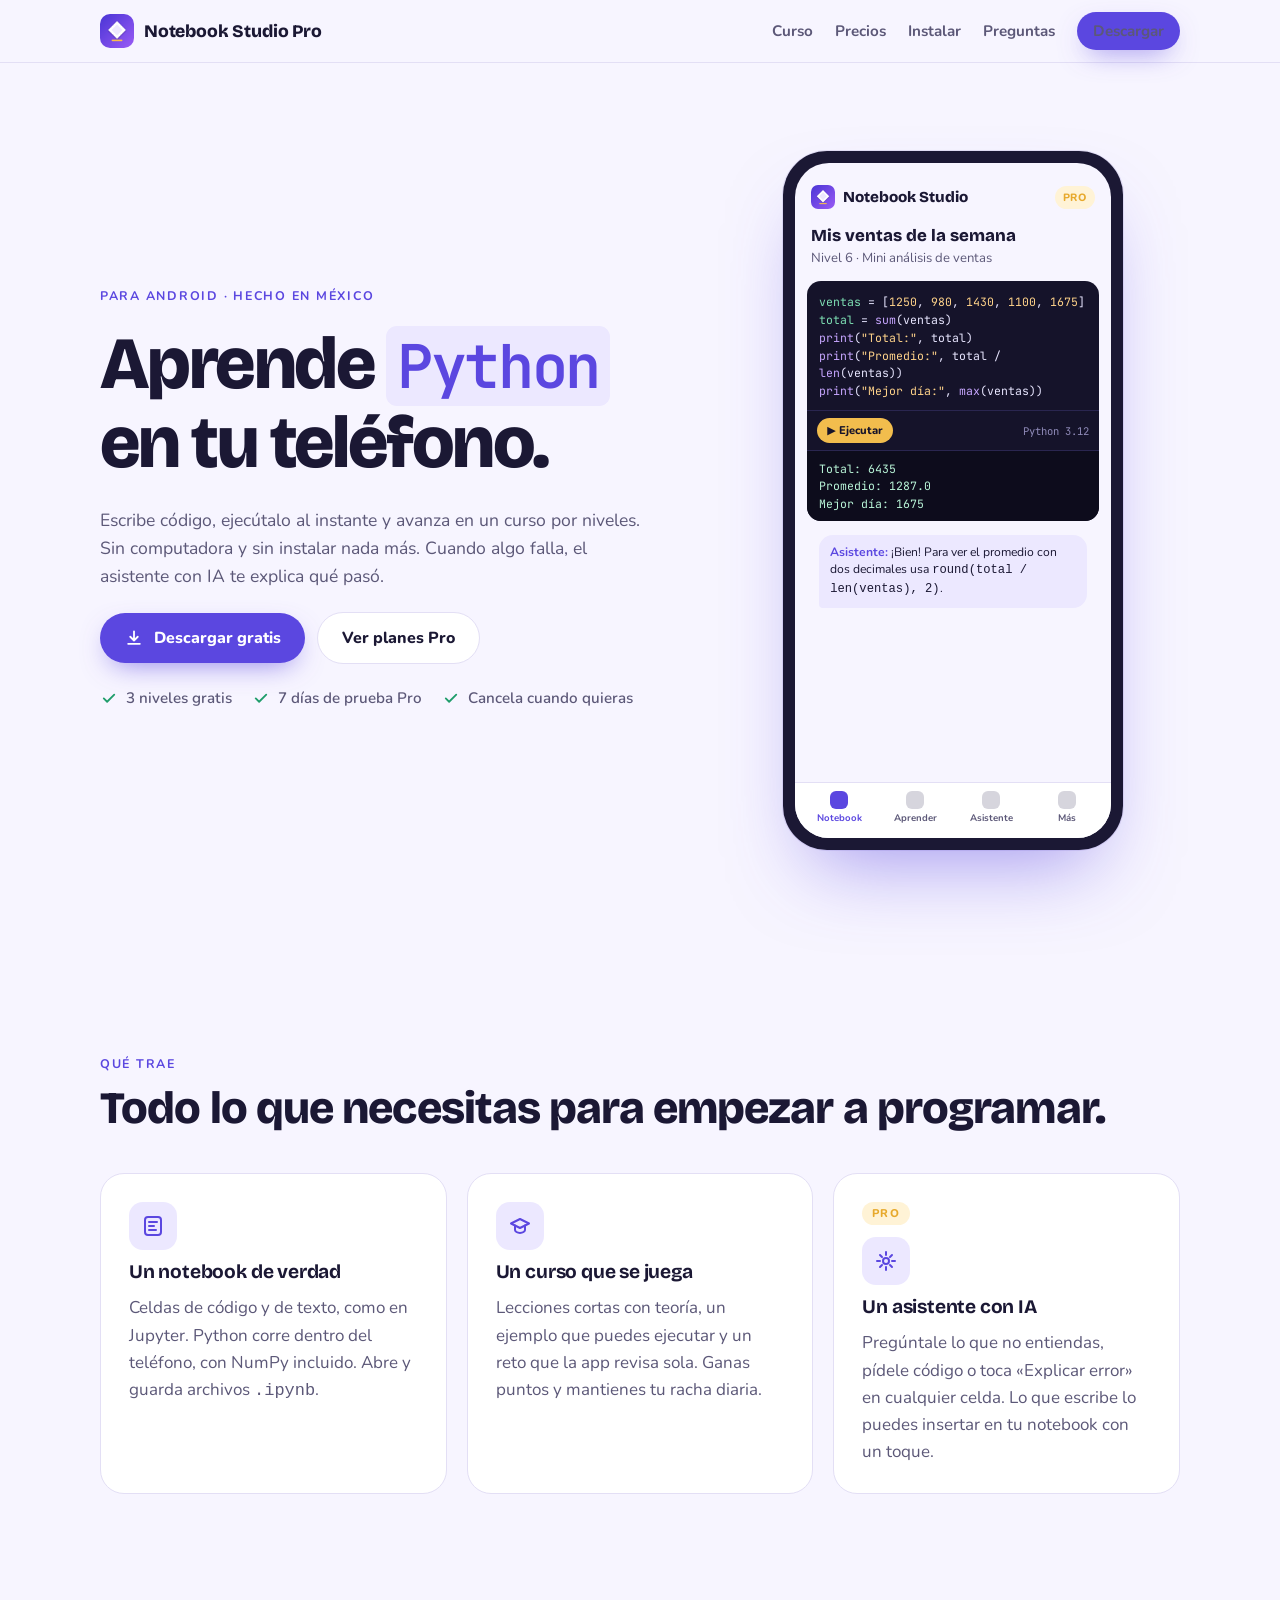
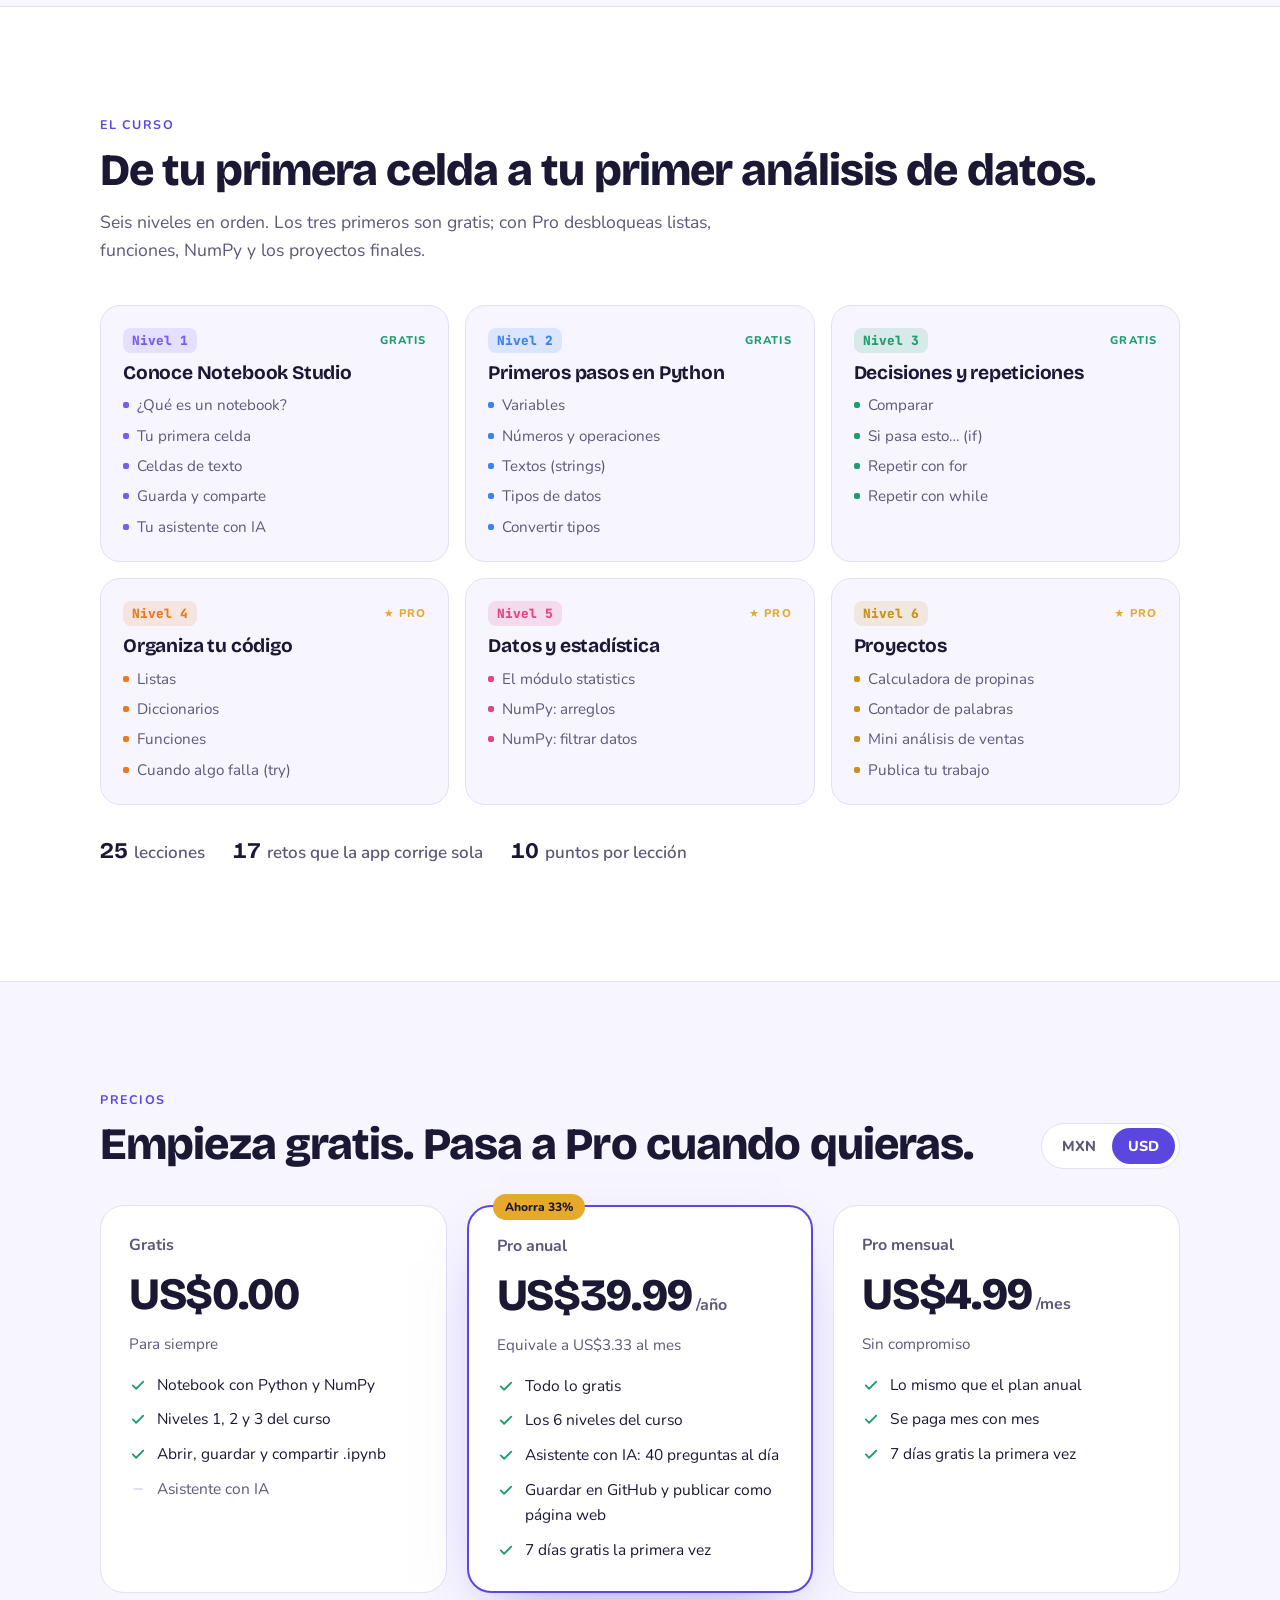
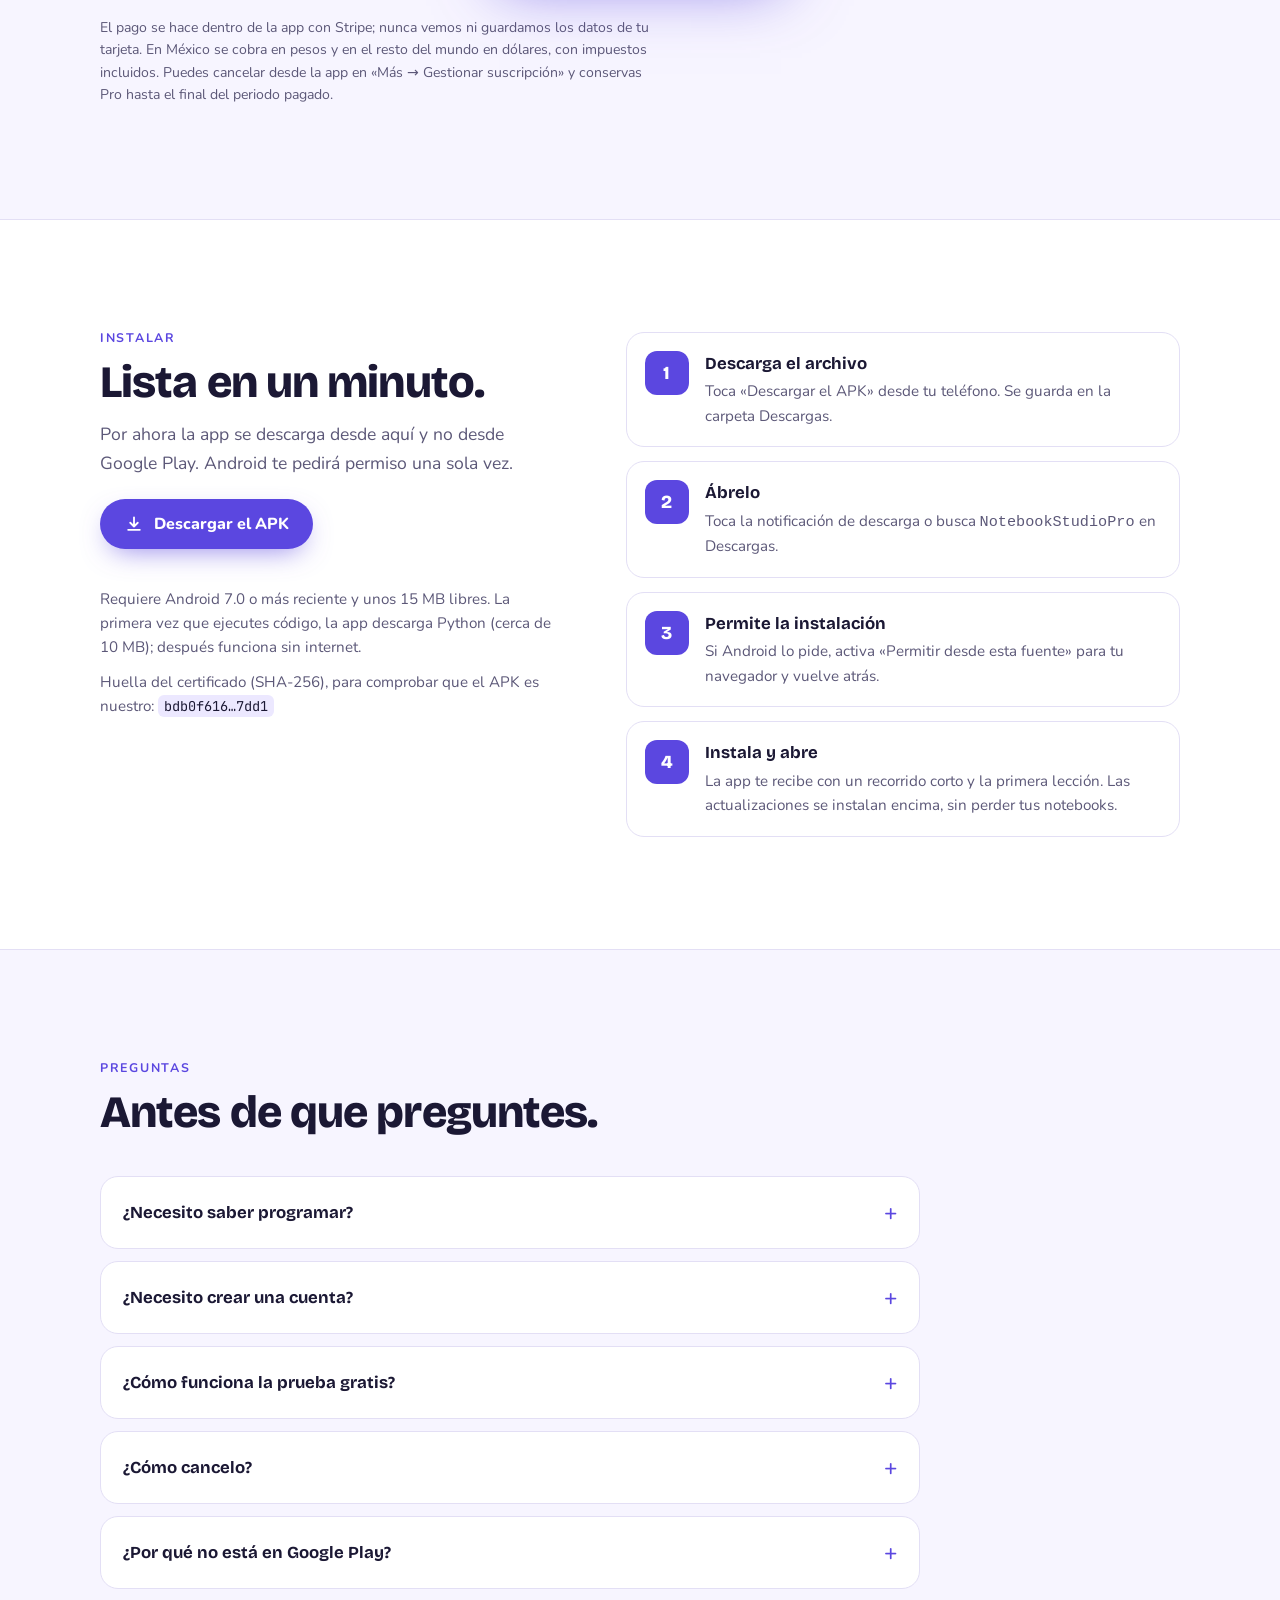
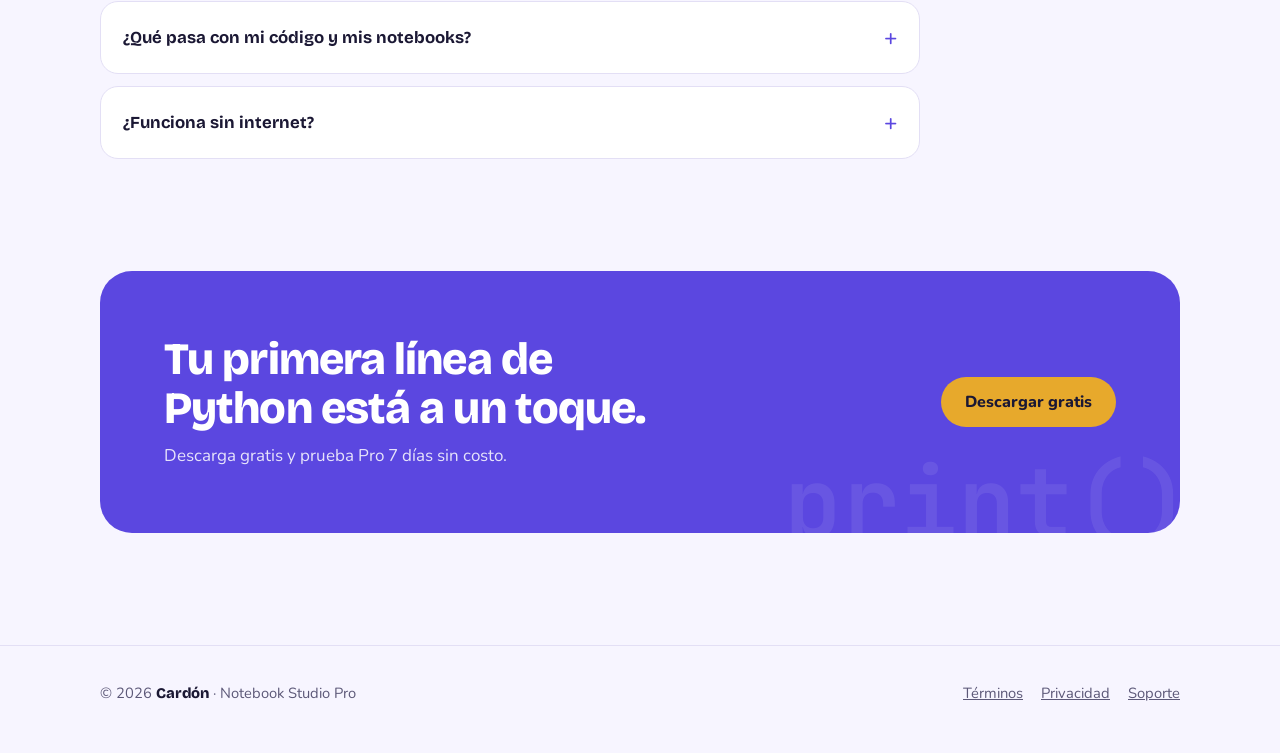
==== index.html @ 598c142c "Página de Notebook Studio Pro" ====
<!doctype html>
<html lang="es">
<head>
<meta charset="utf-8">
<meta name="viewport" content="width=device-width, initial-scale=1, viewport-fit=cover">
<title>Notebook Studio Pro</title>
<meta name="description" content="Aprende Python en tu teléfono: notebook, curso por niveles y asistente con IA. Una app de Cardón.">
<meta name="theme-color" content="#5b47e0">
<meta property="og:title" content="Notebook Studio Pro">
<meta property="og:description" content="Aprende Python en tu teléfono, sin computadora. Curso por niveles y asistente con IA.">
<meta property="og:image" content="icono.png">
<link rel="icon" href="favicon.png">
<link rel="preconnect" href="https://fonts.googleapis.com">
<link rel="preconnect" href="https://fonts.gstatic.com" crossorigin>
<link rel="stylesheet" href="https://fonts.googleapis.com/css2?family=Bricolage+Grotesque:opsz,wght@12..96,500;12..96,700;12..96,800&family=Nunito:wght@400;600;700&family=JetBrains+Mono:wght@400;600&display=swap">
<style>
/* Maqueta: una portada con un teléfono que ejecuta Python de verdad; debajo, el curso como mapa de niveles,
   precios con selector MXN/USD, instalación en 4 pasos y preguntas. Morado de la app con toques dorados. */
:root {
  --bg: #f7f5ff;
  --surface: #ffffff;
  --ink: #1b1834;
  --muted: #5c5878;
  --line: #e3dff5;
  --brand: #5b47e0;
  --brand-2: #8a5cf6;
  --brand-soft: #ece8ff;
  --gold: #e7a92c;
  --gold-soft: #fff3d6;
  --ok: #1f9d6b;
  --code-bg: #15132a;
  --code-ink: #e8e6ff;
  --code-muted: #8f8ab8;
  --on-brand: #ffffff;
  --display: "Bricolage Grotesque", "Nunito", system-ui, sans-serif;
  --body: "Nunito", system-ui, -apple-system, "Segoe UI", sans-serif;
  --mono: "JetBrains Mono", ui-monospace, "Cascadia Mono", Consolas, monospace;
  color-scheme: light;
}
@media (prefers-color-scheme: dark) {
  :root:not([data-theme="light"]) {
    --bg: #110f22; --surface: #1b1832; --ink: #f1efff; --muted: #a9a4c9; --line: #2e2a4d;
    --brand: #8c7bff; --brand-2: #a98bff; --brand-soft: #262150; --gold: #f2bd4d; --gold-soft: #2f2716;
    --ok: #45c992; --code-bg: #0a0918; --code-ink: #e8e6ff; --code-muted: #8f8ab8; --on-brand: #120f26;
    color-scheme: dark;
  }
}
:root[data-theme="dark"] {
  --bg: #110f22; --surface: #1b1832; --ink: #f1efff; --muted: #a9a4c9; --line: #2e2a4d;
  --brand: #8c7bff; --brand-2: #a98bff; --brand-soft: #262150; --gold: #f2bd4d; --gold-soft: #2f2716;
  --ok: #45c992; --code-bg: #0a0918; --code-ink: #e8e6ff; --code-muted: #8f8ab8; --on-brand: #120f26;
  color-scheme: dark;
}

* { box-sizing: border-box; }
html { scroll-behavior: smooth; }
@media (prefers-reduced-motion: reduce) { html { scroll-behavior: auto; } *, *::before, *::after { animation: none !important; transition: none !important; } }
body { margin: 0; background: var(--bg); color: var(--ink); font: 17px/1.6 var(--body); -webkit-font-smoothing: antialiased; }
img { max-width: 100%; display: block; }
a { color: var(--brand); }
:focus-visible { outline: 3px solid var(--gold); outline-offset: 3px; border-radius: 6px; }
h1, h2, h3 { font-family: var(--display); line-height: 1.08; letter-spacing: -0.02em; text-wrap: balance; margin: 0; }
h2 { font-size: clamp(1.9rem, 4.2vw, 2.8rem); font-weight: 800; }
h3 { font-size: 1.2rem; font-weight: 700; letter-spacing: -0.01em; }
p { margin: 0; }
.wrap { max-width: 1120px; margin: 0 auto; padding-left: max(20px, env(safe-area-inset-left, 0px)); padding-right: max(20px, env(safe-area-inset-right, 0px)); }
.eyebrow { font: 700 0.78rem/1 var(--body); text-transform: uppercase; letter-spacing: 0.14em; color: var(--brand); }
.lead { color: var(--muted); font-size: 1.1rem; max-width: 58ch; }
section { padding-block: clamp(64px, 9vw, 112px); }
.sec-head { display: grid; gap: 14px; margin-bottom: 40px; }

/* barra */
body::before { content: ""; position: fixed; inset: 0 0 auto; height: env(safe-area-inset-top, 0px); z-index: 10; background: var(--bg); }
.nav { position: sticky; top: env(safe-area-inset-top, 0px); z-index: 5; background: color-mix(in srgb, var(--bg) 86%, transparent); backdrop-filter: blur(12px); border-bottom: 1px solid var(--line); }
.nav .wrap { display: flex; align-items: center; justify-content: space-between; gap: 16px; padding-block: 12px; }
.brand { display: flex; align-items: center; gap: 10px; font: 800 1.1rem var(--display); color: var(--ink); text-decoration: none; letter-spacing: -0.01em; }
.brand img { width: 34px; height: 34px; border-radius: 10px; }
.nav-links { display: flex; gap: 22px; align-items: center; }
.nav-links a { color: var(--muted); text-decoration: none; font-weight: 700; font-size: 0.95rem; }
.nav-links a:hover { color: var(--ink); }
@media (max-width: 760px) { .nav-links a:not(.btn) { display: none; } }

.btn { display: inline-flex; align-items: center; justify-content: center; gap: 10px; border: 0; border-radius: 999px; padding: 14px 24px; font: 800 1rem var(--body); text-decoration: none; cursor: pointer; transition: transform .15s ease, box-shadow .15s ease; }
.btn:hover { transform: translateY(-1px); }
.btn-primary { background: var(--brand); color: var(--on-brand); box-shadow: 0 10px 28px -10px color-mix(in srgb, var(--brand) 70%, transparent); }
.btn-ghost { background: var(--surface); color: var(--ink); border: 1px solid var(--line); }
.btn-sm { padding: 9px 16px; font-size: 0.9rem; }
.btn svg { width: 20px; height: 20px; flex: none; }

/* portada */
.hero { padding-block: clamp(40px, 7vw, 88px) clamp(56px, 8vw, 96px); }
.hero .wrap { display: grid; grid-template-columns: 1.1fr 0.9fr; gap: clamp(32px, 6vw, 72px); align-items: center; }
@media (max-width: 860px) { .hero .wrap { grid-template-columns: 1fr; } }
.hero-copy { display: grid; gap: 22px; min-width: 0; }
.hero h1 { font-size: clamp(2.6rem, 6.6vw, 4.6rem); font-weight: 800; letter-spacing: -0.035em; }
.hero h1 .py { font-family: var(--mono); font-weight: 600; font-size: 0.82em; letter-spacing: -0.04em; color: var(--brand); background: var(--brand-soft); padding: 0 0.18em; border-radius: 0.18em; white-space: nowrap; }
.cta-row { display: flex; flex-wrap: wrap; gap: 12px; align-items: center; }
.hero-facts { display: flex; flex-wrap: wrap; gap: 8px 20px; color: var(--muted); font-size: 0.95rem; font-weight: 600; }
.hero-facts span { display: inline-flex; gap: 8px; align-items: center; }
.hero-facts svg { width: 18px; height: 18px; color: var(--ok); }

/* teléfono */
.phone { justify-self: center; width: min(340px, 100%); aspect-ratio: 9 / 18.5; max-width: 100%; background: var(--ink); border-radius: 44px; padding: 12px; box-shadow: 0 40px 80px -30px color-mix(in srgb, var(--brand) 55%, transparent), 0 0 0 1px var(--line); position: relative; }
.screen { height: 100%; border-radius: 34px; overflow: hidden; background: var(--bg); display: flex; flex-direction: column; }
.app-bar { display: flex; align-items: center; justify-content: space-between; padding: 22px 16px 10px; }
.app-bar b { font: 800 0.95rem var(--display); display: flex; gap: 8px; align-items: center; }
.app-bar img { width: 24px; height: 24px; border-radius: 7px; }
.pill-pro { font: 800 0.66rem var(--body); letter-spacing: .08em; text-transform: uppercase; background: var(--gold-soft); color: var(--gold); padding: 4px 8px; border-radius: 999px; }
.cells { display: grid; gap: 10px; padding: 4px 12px; flex: 1; align-content: start; }
.md-cell { font-size: 0.82rem; color: var(--muted); padding: 2px 4px; }
.md-cell strong { display: block; font: 800 1.05rem var(--display); color: var(--ink); margin-bottom: 2px; }
.code-cell { background: var(--code-bg); border-radius: 14px; overflow: hidden; }
.code-cell pre { margin: 0; padding: 12px 12px 10px; font: 0.72rem/1.55 var(--mono); color: var(--code-ink); white-space: pre-wrap; }
.code-cell .k { color: #c7a6ff; } .code-cell .s { color: #ffd38a; } .code-cell .n { color: #7ee0b4; } .code-cell .c { color: var(--code-muted); }
.code-cell .run { display: flex; align-items: center; justify-content: space-between; padding: 7px 10px; border-top: 1px solid #2a2650; }
.code-cell .run button { all: unset; cursor: pointer; display: inline-flex; gap: 6px; align-items: center; font: 800 0.7rem var(--body); color: #15132a; background: #f2bd4d; padding: 5px 10px; border-radius: 999px; }
.code-cell .run button:focus-visible { outline: 2px solid #fff; outline-offset: 2px; }
.code-cell .run small { font: 0.66rem var(--mono); color: var(--code-muted); }
.out { font: 0.72rem/1.5 var(--mono); color: #b9f5d8; background: #0d0c1c; padding: 9px 12px; white-space: pre-wrap; border-top: 1px solid #2a2650; min-height: 3.1em; }
.out.typing::after { content: "▍"; animation: blink 1s steps(1) infinite; color: var(--code-muted); }
@keyframes blink { 50% { opacity: 0; } }
.ai-bubble { margin: 4px 12px 0; background: var(--brand-soft); color: var(--ink); border-radius: 14px 14px 14px 4px; padding: 9px 11px; font-size: 0.76rem; line-height: 1.45; }
.ai-bubble b { color: var(--brand); }
.tabs { display: grid; grid-template-columns: repeat(4, 1fr); border-top: 1px solid var(--line); padding: 8px 6px 14px; background: var(--surface); }
.tabs span { display: grid; justify-items: center; gap: 2px; font: 700 0.6rem var(--body); color: var(--muted); }
.tabs span.on { color: var(--brand); }
.tabs i { width: 18px; height: 18px; border-radius: 6px; background: currentColor; opacity: .25; }
.tabs span.on i { opacity: 1; }

/* qué trae */
.trio { display: grid; grid-template-columns: repeat(3, 1fr); gap: 20px; }
@media (max-width: 860px) { .trio { grid-template-columns: 1fr; } }
.feat { background: var(--surface); border: 1px solid var(--line); border-radius: 24px; padding: 28px; display: grid; gap: 12px; align-content: start; }
.feat .ic { width: 48px; height: 48px; border-radius: 14px; display: grid; place-items: center; background: var(--brand-soft); color: var(--brand); }
.feat .ic svg { width: 24px; height: 24px; }
.feat p { color: var(--muted); }
.feat .tag { justify-self: start; font: 800 0.7rem var(--body); letter-spacing: .1em; text-transform: uppercase; padding: 4px 10px; border-radius: 999px; background: var(--gold-soft); color: var(--gold); }

/* curso */
.course { background: var(--surface); border-block: 1px solid var(--line); }
.levels { display: grid; grid-template-columns: repeat(3, 1fr); gap: 16px; counter-reset: lvl; }
@media (max-width: 960px) { .levels { grid-template-columns: repeat(2, 1fr); } }
@media (max-width: 600px) { .levels { grid-template-columns: 1fr; } }
.level { border: 1px solid var(--line); border-radius: 20px; padding: 22px; display: grid; gap: 10px; align-content: start; background: var(--bg); position: relative; }
.level-top { display: flex; align-items: center; justify-content: space-between; gap: 10px; }
.level-n { font: 800 0.8rem var(--mono); color: var(--lvl); background: color-mix(in srgb, var(--lvl) 14%, transparent); padding: 4px 9px; border-radius: 8px; }
.level .free { font: 800 0.7rem var(--body); text-transform: uppercase; letter-spacing: .1em; color: var(--ok); }
.level .pro { font: 800 0.7rem var(--body); text-transform: uppercase; letter-spacing: .1em; color: var(--gold); display: inline-flex; gap: 4px; align-items: center; }
.level ul { list-style: none; margin: 0; padding: 0; display: grid; gap: 6px; color: var(--muted); font-size: 0.95rem; }
.level li { display: flex; gap: 8px; align-items: baseline; }
.level li::before { content: ""; width: 6px; height: 6px; flex: none; border-radius: 2px; background: var(--lvl); transform: translateY(-2px); }
.course-note { margin-top: 28px; display: flex; flex-wrap: wrap; gap: 10px 28px; color: var(--muted); font-weight: 600; }
.course-note b { color: var(--ink); font-family: var(--display); font-size: 1.4rem; margin-right: 6px; font-variant-numeric: tabular-nums; }

/* precios */
.prices-head { display: flex; flex-wrap: wrap; align-items: end; justify-content: space-between; gap: 20px; margin-bottom: 36px; }
.seg { display: inline-flex; background: var(--surface); border: 1px solid var(--line); border-radius: 999px; padding: 4px; }
.seg button { border: 0; background: none; color: var(--muted); font: 800 0.9rem var(--body); padding: 8px 16px; border-radius: 999px; cursor: pointer; }
.seg button[aria-pressed="true"] { background: var(--brand); color: var(--on-brand); }
.plans { display: grid; grid-template-columns: repeat(3, 1fr); gap: 20px; align-items: stretch; }
@media (max-width: 900px) { .plans { grid-template-columns: 1fr; max-width: 520px; } }
.plan { background: var(--surface); border: 1px solid var(--line); border-radius: 24px; padding: 28px; display: grid; gap: 16px; align-content: start; position: relative; }
.plan.best { border: 2px solid var(--brand); box-shadow: 0 24px 60px -32px color-mix(in srgb, var(--brand) 70%, transparent); }
.plan .ribbon { position: absolute; top: -13px; left: 24px; background: var(--gold); color: #1b1834; font: 800 0.75rem var(--body); padding: 5px 12px; border-radius: 999px; }
.plan .name { font: 700 1rem var(--body); color: var(--muted); }
.price { font: 800 clamp(2.3rem, 4vw, 2.8rem)/1 var(--display); letter-spacing: -0.03em; font-variant-numeric: tabular-nums; }
.price small { font: 700 1rem var(--body); color: var(--muted); letter-spacing: 0; margin-left: 4px; }
.plan .sub { color: var(--muted); font-size: 0.95rem; min-height: 1.5em; font-variant-numeric: tabular-nums; }
.plan ul { list-style: none; margin: 0; padding: 0; display: grid; gap: 10px; }
.plan li { display: flex; gap: 10px; align-items: flex-start; font-size: 0.97rem; }
.plan li svg { width: 18px; height: 18px; flex: none; color: var(--ok); margin-top: 3px; }
.plan li.no { color: var(--muted); }
.plan li.no svg { color: var(--line); }
.fine { color: var(--muted); font-size: 0.88rem; margin-top: 24px; max-width: 70ch; }

/* instalar */
.install .wrap { display: grid; grid-template-columns: 0.9fr 1.1fr; gap: clamp(32px, 6vw, 72px); align-items: start; }
@media (max-width: 860px) { .install .wrap { grid-template-columns: 1fr; } }
.steps { list-style: none; margin: 0; padding: 0; display: grid; gap: 14px; counter-reset: paso; }
.steps li { counter-increment: paso; display: grid; grid-template-columns: 44px 1fr; gap: 16px; align-items: start; background: var(--surface); border: 1px solid var(--line); border-radius: 18px; padding: 18px; }
.steps li::before { content: counter(paso); width: 44px; height: 44px; display: grid; place-items: center; border-radius: 12px; background: var(--brand); color: var(--on-brand); font: 800 1.15rem var(--display); }
.steps b { display: block; font-family: var(--display); font-size: 1.05rem; margin-bottom: 2px; }
.steps p { color: var(--muted); font-size: 0.95rem; }
.req { display: grid; gap: 10px; margin-top: 24px; color: var(--muted); font-size: 0.95rem; }
.req code { font: 0.85rem var(--mono); background: var(--brand-soft); color: var(--ink); padding: 2px 6px; border-radius: 6px; overflow-wrap: anywhere; }

/* preguntas */
.faq { display: grid; gap: 12px; max-width: 820px; }
.faq details { background: var(--surface); border: 1px solid var(--line); border-radius: 18px; padding: 4px 22px; }
.faq summary { cursor: pointer; list-style: none; display: flex; justify-content: space-between; gap: 16px; align-items: center; padding: 16px 0; font: 700 1.05rem var(--display); }
.faq summary::-webkit-details-marker { display: none; }
.faq summary::after { content: "+"; font: 600 1.4rem var(--body); color: var(--brand); transition: transform .2s; flex: none; }
.faq details[open] summary::after { transform: rotate(45deg); }
.faq details p { color: var(--muted); padding-bottom: 18px; max-width: 68ch; }

/* cierre */
.closing { padding-block: 0 clamp(64px, 9vw, 112px); }
.closing-card { background: var(--brand); color: var(--on-brand); border-radius: 32px; padding: clamp(32px, 6vw, 64px); display: grid; grid-template-columns: 1fr auto; gap: 28px; align-items: center; position: relative; overflow: hidden; }
@media (max-width: 760px) { .closing-card { grid-template-columns: 1fr; } }
.closing-card h2 { color: inherit; }
.closing-card p { opacity: .85; margin-top: 10px; }
.closing-card .btn { background: var(--gold); color: #1b1834; }
.closing-card pre { position: absolute; right: -10px; bottom: -18px; margin: 0; font: 600 6rem/1 var(--mono); opacity: .08; pointer-events: none; }

footer { border-top: 1px solid var(--line); padding-block: 36px 48px; color: var(--muted); font-size: 0.92rem; }
footer .wrap { display: flex; flex-wrap: wrap; gap: 16px 32px; justify-content: space-between; align-items: center; }
footer nav { display: flex; flex-wrap: wrap; gap: 18px; }
footer a { color: var(--muted); }
.cardon { font-family: var(--display); font-weight: 800; color: var(--ink); letter-spacing: -0.01em; }
</style>
</head>
<body>

<header class="nav">
  <div class="wrap">
    <a class="brand" href="#"><img src="icono.png" alt="" width="34" height="34">Notebook Studio Pro</a>
    <nav class="nav-links" aria-label="Secciones">
      <a href="#curso">Curso</a>
      <a href="#precios">Precios</a>
      <a href="#instalar">Instalar</a>
      <a href="#preguntas">Preguntas</a>
      <a class="btn btn-primary btn-sm" href="#instalar">Descargar</a>
    </nav>
  </div>
</header>

<main>
  <section class="hero">
    <div class="wrap">
      <div class="hero-copy">
        <span class="eyebrow">Para Android · Hecho en México</span>
        <h1>Aprende <span class="py">Python</span> en tu teléfono.</h1>
        <p class="lead">Escribe código, ejecútalo al instante y avanza en un curso por niveles. Sin computadora y sin instalar nada más. Cuando algo falla, el asistente con IA te explica qué pasó.</p>
        <div class="cta-row">
          <a class="btn btn-primary" id="descargar" href="https://github.com/osram90/notebook-studio-pro/releases/latest">
            <svg viewBox="0 0 24 24" fill="none" stroke="currentColor" stroke-width="2.2" stroke-linecap="round" stroke-linejoin="round" aria-hidden="true"><path d="M12 4v11m0 0-4.5-4.5M12 15l4.5-4.5M5 19h14"/></svg>
            Descargar gratis
          </a>
          <a class="btn btn-ghost" href="#precios">Ver planes Pro</a>
        </div>
        <div class="hero-facts">
          <span><svg viewBox="0 0 24 24" fill="none" stroke="currentColor" stroke-width="2.4" stroke-linecap="round" stroke-linejoin="round" aria-hidden="true"><path d="m5 12.5 4.5 4.5L19 7.5"/></svg>3 niveles gratis</span>
          <span><svg viewBox="0 0 24 24" fill="none" stroke="currentColor" stroke-width="2.4" stroke-linecap="round" stroke-linejoin="round" aria-hidden="true"><path d="m5 12.5 4.5 4.5L19 7.5"/></svg>7 días de prueba Pro</span>
          <span><svg viewBox="0 0 24 24" fill="none" stroke="currentColor" stroke-width="2.4" stroke-linecap="round" stroke-linejoin="round" aria-hidden="true"><path d="m5 12.5 4.5 4.5L19 7.5"/></svg>Cancela cuando quieras</span>
        </div>
      </div>

      <div class="phone" aria-label="Vista de la app: una celda de Python y su resultado">
        <div class="screen">
          <div class="app-bar"><b><img src="icono.png" alt="">Notebook Studio</b><span class="pill-pro">Pro</span></div>
          <div class="cells">
            <div class="md-cell"><strong>Mis ventas de la semana</strong>Nivel 6 · Mini análisis de ventas</div>
            <div class="code-cell">
<pre><span class="n">ventas</span> = [<span class="s">1250</span>, <span class="s">980</span>, <span class="s">1430</span>, <span class="s">1100</span>, <span class="s">1675</span>]
<span class="n">total</span> = <span class="k">sum</span>(ventas)
<span class="k">print</span>(<span class="s">"Total:"</span>, total)
<span class="k">print</span>(<span class="s">"Promedio:"</span>, total / <span class="k">len</span>(ventas))
<span class="k">print</span>(<span class="s">"Mejor día:"</span>, <span class="k">max</span>(ventas))</pre>
              <div class="run"><button type="button" id="ejecutar">▶ Ejecutar</button><small>Python 3.12</small></div>
              <div class="out" id="salida">Total: 6435
Promedio: 1287.0
Mejor día: 1675</div>
            </div>
            <div class="ai-bubble"><b>Asistente:</b> ¡Bien! Para ver el promedio con dos decimales usa <code>round(total / len(ventas), 2)</code>.</div>
          </div>
          <div class="tabs" aria-hidden="true"><span class="on"><i></i>Notebook</span><span><i></i>Aprender</span><span><i></i>Asistente</span><span><i></i>Más</span></div>
        </div>
      </div>
    </div>
  </section>

  <section id="que-trae">
    <div class="wrap">
      <div class="sec-head">
        <span class="eyebrow">Qué trae</span>
        <h2>Todo lo que necesitas para empezar a programar.</h2>
      </div>
      <div class="trio">
        <article class="feat">
          <div class="ic"><svg viewBox="0 0 24 24" fill="none" stroke="currentColor" stroke-width="2" stroke-linecap="round" stroke-linejoin="round" aria-hidden="true"><rect x="4" y="3" width="16" height="18" rx="3"/><path d="M8 8h8M8 12h5M8 16h7"/></svg></div>
          <h3>Un notebook de verdad</h3>
          <p>Celdas de código y de texto, como en Jupyter. Python corre dentro del teléfono, con NumPy incluido. Abre y guarda archivos <code>.ipynb</code>.</p>
        </article>
        <article class="feat">
          <div class="ic"><svg viewBox="0 0 24 24" fill="none" stroke="currentColor" stroke-width="2" stroke-linecap="round" stroke-linejoin="round" aria-hidden="true"><path d="M3 9.5 12 5l9 4.5-9 4.5z"/><path d="M7 11.5V16c0 1.4 2.2 3 5 3s5-1.6 5-3v-4.5"/></svg></div>
          <h3>Un curso que se juega</h3>
          <p>Lecciones cortas con teoría, un ejemplo que puedes ejecutar y un reto que la app revisa sola. Ganas puntos y mantienes tu racha diaria.</p>
        </article>
        <article class="feat">
          <span class="tag">Pro</span>
          <div class="ic"><svg viewBox="0 0 24 24" fill="none" stroke="currentColor" stroke-width="2" stroke-linecap="round" stroke-linejoin="round" aria-hidden="true"><path d="M12 3v3M12 18v3M3 12h3M18 12h3M6 6l2 2M16 16l2 2M6 18l2-2M16 8l2-2"/><circle cx="12" cy="12" r="3"/></svg></div>
          <h3>Un asistente con IA</h3>
          <p>Pregúntale lo que no entiendas, pídele código o toca «Explicar error» en cualquier celda. Lo que escribe lo puedes insertar en tu notebook con un toque.</p>
        </article>
      </div>
    </div>
  </section>

  <section class="course" id="curso">
    <div class="wrap">
      <div class="sec-head">
        <span class="eyebrow">El curso</span>
        <h2>De tu primera celda a tu primer análisis de datos.</h2>
        <p class="lead">Seis niveles en orden. Los tres primeros son gratis; con Pro desbloqueas listas, funciones, NumPy y los proyectos finales.</p>
      </div>
      <div class="levels">
        <article class="level" style="--lvl:#7a5cf0">
          <div class="level-top"><span class="level-n">Nivel 1</span><span class="free">Gratis</span></div>
          <h3>Conoce Notebook Studio</h3>
          <ul><li>¿Qué es un notebook?</li><li>Tu primera celda</li><li>Celdas de texto</li><li>Guarda y comparte</li><li>Tu asistente con IA</li></ul>
        </article>
        <article class="level" style="--lvl:#3b82f6">
          <div class="level-top"><span class="level-n">Nivel 2</span><span class="free">Gratis</span></div>
          <h3>Primeros pasos en Python</h3>
          <ul><li>Variables</li><li>Números y operaciones</li><li>Textos (strings)</li><li>Tipos de datos</li><li>Convertir tipos</li></ul>
        </article>
        <article class="level" style="--lvl:#1f9d6b">
          <div class="level-top"><span class="level-n">Nivel 3</span><span class="free">Gratis</span></div>
          <h3>Decisiones y repeticiones</h3>
          <ul><li>Comparar</li><li>Si pasa esto… (if)</li><li>Repetir con for</li><li>Repetir con while</li></ul>
        </article>
        <article class="level" style="--lvl:#ea7a1f">
          <div class="level-top"><span class="level-n">Nivel 4</span><span class="pro">★ Pro</span></div>
          <h3>Organiza tu código</h3>
          <ul><li>Listas</li><li>Diccionarios</li><li>Funciones</li><li>Cuando algo falla (try)</li></ul>
        </article>
        <article class="level" style="--lvl:#e2457f">
          <div class="level-top"><span class="level-n">Nivel 5</span><span class="pro">★ Pro</span></div>
          <h3>Datos y estadística</h3>
          <ul><li>El módulo statistics</li><li>NumPy: arreglos</li><li>NumPy: filtrar datos</li></ul>
        </article>
        <article class="level" style="--lvl:#c8901c">
          <div class="level-top"><span class="level-n">Nivel 6</span><span class="pro">★ Pro</span></div>
          <h3>Proyectos</h3>
          <ul><li>Calculadora de propinas</li><li>Contador de palabras</li><li>Mini análisis de ventas</li><li>Publica tu trabajo</li></ul>
        </article>
      </div>
      <div class="course-note">
        <span><b>25</b>lecciones</span>
        <span><b>17</b>retos que la app corrige sola</span>
        <span><b>10</b>puntos por lección</span>
      </div>
    </div>
  </section>

  <section id="precios">
    <div class="wrap">
      <div class="prices-head">
        <div class="sec-head" style="margin:0">
          <span class="eyebrow">Precios</span>
          <h2>Empieza gratis. Pasa a Pro cuando quieras.</h2>
        </div>
        <div class="seg" role="group" aria-label="Moneda">
          <button type="button" id="mon-mxn" aria-pressed="true">MXN</button>
          <button type="button" id="mon-usd" aria-pressed="false">USD</button>
        </div>
      </div>
      <div class="plans">
        <article class="plan">
          <span class="name">Gratis</span>
          <div class="price" data-precio="gratis">MX$0</div>
          <p class="sub">Para siempre</p>
          <ul>
            <li><svg viewBox="0 0 24 24" fill="none" stroke="currentColor" stroke-width="2.4" stroke-linecap="round" stroke-linejoin="round" aria-hidden="true"><path d="m5 12.5 4.5 4.5L19 7.5"/></svg>Notebook con Python y NumPy</li>
            <li><svg viewBox="0 0 24 24" fill="none" stroke="currentColor" stroke-width="2.4" stroke-linecap="round" stroke-linejoin="round" aria-hidden="true"><path d="m5 12.5 4.5 4.5L19 7.5"/></svg>Niveles 1, 2 y 3 del curso</li>
            <li><svg viewBox="0 0 24 24" fill="none" stroke="currentColor" stroke-width="2.4" stroke-linecap="round" stroke-linejoin="round" aria-hidden="true"><path d="m5 12.5 4.5 4.5L19 7.5"/></svg>Abrir, guardar y compartir .ipynb</li>
            <li class="no"><svg viewBox="0 0 24 24" fill="none" stroke="currentColor" stroke-width="2.4" stroke-linecap="round" aria-hidden="true"><path d="M7 12h10"/></svg>Asistente con IA</li>
          </ul>
        </article>
        <article class="plan best">
          <span class="ribbon" id="ahorro">Ahorra 26%</span>
          <span class="name">Pro anual</span>
          <div class="price"><span data-precio="anual">MX$699</span><small>/año</small></div>
          <p class="sub" data-precio="anual-mes">Equivale a MX$58 al mes</p>
          <ul>
            <li><svg viewBox="0 0 24 24" fill="none" stroke="currentColor" stroke-width="2.4" stroke-linecap="round" stroke-linejoin="round" aria-hidden="true"><path d="m5 12.5 4.5 4.5L19 7.5"/></svg>Todo lo gratis</li>
            <li><svg viewBox="0 0 24 24" fill="none" stroke="currentColor" stroke-width="2.4" stroke-linecap="round" stroke-linejoin="round" aria-hidden="true"><path d="m5 12.5 4.5 4.5L19 7.5"/></svg>Los 6 niveles del curso</li>
            <li><svg viewBox="0 0 24 24" fill="none" stroke="currentColor" stroke-width="2.4" stroke-linecap="round" stroke-linejoin="round" aria-hidden="true"><path d="m5 12.5 4.5 4.5L19 7.5"/></svg>Asistente con IA: 40 preguntas al día</li>
            <li><svg viewBox="0 0 24 24" fill="none" stroke="currentColor" stroke-width="2.4" stroke-linecap="round" stroke-linejoin="round" aria-hidden="true"><path d="m5 12.5 4.5 4.5L19 7.5"/></svg>Guardar en GitHub y publicar como página web</li>
            <li><svg viewBox="0 0 24 24" fill="none" stroke="currentColor" stroke-width="2.4" stroke-linecap="round" stroke-linejoin="round" aria-hidden="true"><path d="m5 12.5 4.5 4.5L19 7.5"/></svg>7 días gratis la primera vez</li>
          </ul>
        </article>
        <article class="plan">
          <span class="name">Pro mensual</span>
          <div class="price"><span data-precio="mensual">MX$79</span><small>/mes</small></div>
          <p class="sub">Sin compromiso</p>
          <ul>
            <li><svg viewBox="0 0 24 24" fill="none" stroke="currentColor" stroke-width="2.4" stroke-linecap="round" stroke-linejoin="round" aria-hidden="true"><path d="m5 12.5 4.5 4.5L19 7.5"/></svg>Lo mismo que el plan anual</li>
            <li><svg viewBox="0 0 24 24" fill="none" stroke="currentColor" stroke-width="2.4" stroke-linecap="round" stroke-linejoin="round" aria-hidden="true"><path d="m5 12.5 4.5 4.5L19 7.5"/></svg>Se paga mes con mes</li>
            <li><svg viewBox="0 0 24 24" fill="none" stroke="currentColor" stroke-width="2.4" stroke-linecap="round" stroke-linejoin="round" aria-hidden="true"><path d="m5 12.5 4.5 4.5L19 7.5"/></svg>7 días gratis la primera vez</li>
          </ul>
        </article>
      </div>
      <p class="fine">El pago se hace dentro de la app con Stripe; nunca vemos ni guardamos los datos de tu tarjeta. En México se cobra en pesos y en el resto del mundo en dólares, con impuestos incluidos. Puedes cancelar desde la app en «Más → Gestionar suscripción» y conservas Pro hasta el final del periodo pagado.</p>
    </div>
  </section>

  <section class="install course" id="instalar">
    <div class="wrap">
      <div class="sec-head">
        <span class="eyebrow">Instalar</span>
        <h2>Lista en un minuto.</h2>
        <p class="lead">Por ahora la app se descarga desde aquí y no desde Google Play. Android te pedirá permiso una sola vez.</p>
        <div class="cta-row" style="margin-top:8px">
          <a class="btn btn-primary" href="https://github.com/osram90/notebook-studio-pro/releases/latest">
            <svg viewBox="0 0 24 24" fill="none" stroke="currentColor" stroke-width="2.2" stroke-linecap="round" stroke-linejoin="round" aria-hidden="true"><path d="M12 4v11m0 0-4.5-4.5M12 15l4.5-4.5M5 19h14"/></svg>
            Descargar el APK
          </a>
        </div>
        <div class="req">
          <span>Requiere Android 7.0 o más reciente y unos 15 MB libres. La primera vez que ejecutes código, la app descarga Python (cerca de 10 MB); después funciona sin internet.</span>
          <span>Huella del certificado (SHA-256), para comprobar que el APK es nuestro: <code>bdb0f616…7dd1</code></span>
        </div>
      </div>
      <ol class="steps">
        <li><div><b>Descarga el archivo</b><p>Toca «Descargar el APK» desde tu teléfono. Se guarda en la carpeta Descargas.</p></div></li>
        <li><div><b>Ábrelo</b><p>Toca la notificación de descarga o busca <code>NotebookStudioPro</code> en Descargas.</p></div></li>
        <li><div><b>Permite la instalación</b><p>Si Android lo pide, activa «Permitir desde esta fuente» para tu navegador y vuelve atrás.</p></div></li>
        <li><div><b>Instala y abre</b><p>La app te recibe con un recorrido corto y la primera lección. Las actualizaciones se instalan encima, sin perder tus notebooks.</p></div></li>
      </ol>
    </div>
  </section>

  <section id="preguntas">
    <div class="wrap">
      <div class="sec-head">
        <span class="eyebrow">Preguntas</span>
        <h2>Antes de que preguntes.</h2>
      </div>
      <div class="faq">
        <details><summary>¿Necesito saber programar?</summary><p>No. El nivel 1 explica cómo usar la app y el nivel 2 empieza desde qué es una variable. Cada lección tiene una pista por si te atoras.</p></details>
        <details><summary>¿Necesito crear una cuenta?</summary><p>No pedimos correo ni contraseña. La app crea un código de recuperación único; si cambias de teléfono, lo escribes en «Más» y recuperas tu suscripción. Guárdalo en un lugar seguro.</p></details>
        <details><summary>¿Cómo funciona la prueba gratis?</summary><p>Al elegir un plan Pro por primera vez tienes 7 días sin costo. Stripe te pide una tarjeta, pero no cobra nada hasta que terminan los 7 días. Si cancelas antes, no se te cobra. La prueba es una por persona y por tarjeta.</p></details>
        <details><summary>¿Cómo cancelo?</summary><p>En la app, ve a «Más → Gestionar suscripción». Se abre el portal seguro de Stripe donde cancelas con un toque. Conservas Pro hasta el final del periodo que ya pagaste.</p></details>
        <details><summary>¿Por qué no está en Google Play?</summary><p>Empezamos con descarga directa para mantener precios bajos. Todas las versiones van firmadas con el mismo certificado; puedes comprobar su huella en la sección «Instalar».</p></details>
        <details><summary>¿Qué pasa con mi código y mis notebooks?</summary><p>Tus notebooks se guardan en tu teléfono. Solo cuando usas el asistente se envía tu pregunta a nuestro servidor para responderla; no guardamos su contenido. Los detalles están en el <a href="privacidad.html">aviso de privacidad</a>.</p></details>
        <details><summary>¿Funciona sin internet?</summary><p>Sí, después de la primera descarga de Python. El asistente con IA y la suscripción sí necesitan conexión.</p></details>
      </div>
    </div>
  </section>

  <section class="closing">
    <div class="wrap">
      <div class="closing-card">
        <pre aria-hidden="true">print()</pre>
        <div>
          <h2>Tu primera línea de Python está a un toque.</h2>
          <p>Descarga gratis y prueba Pro 7 días sin costo.</p>
        </div>
        <a class="btn" href="https://github.com/osram90/notebook-studio-pro/releases/latest">Descargar gratis</a>
      </div>
    </div>
  </section>
</main>

<footer>
  <div class="wrap">
    <span>© 2026 <span class="cardon">Cardón</span> · Notebook Studio Pro</span>
    <nav aria-label="Legal">
      <a href="terminos.html">Términos</a>
      <a href="privacidad.html">Privacidad</a>
      <a href="https://github.com/osram90/notebook-studio-pro/issues">Soporte</a>
    </nav>
  </div>
</footer>

<script>
(() => {
  // Precios en las dos monedas (los mismos que cobra Stripe)
  const P = {
    mxn: { mensual: 79, anual: 699, f: (n) => "MX$" + Math.round(n).toLocaleString("es-MX") },
    usd: { mensual: 4.99, anual: 39.99, f: (n) => "US$" + n.toFixed(2) },
  };
  const btn = { mxn: document.getElementById("mon-mxn"), usd: document.getElementById("mon-usd") };
  function poner(m) {
    const p = P[m];
    document.querySelector('[data-precio="gratis"]').textContent = p.f(0);
    document.querySelector('[data-precio="anual"]').textContent = p.f(p.anual);
    document.querySelector('[data-precio="mensual"]').textContent = p.f(p.mensual);
    document.querySelector('[data-precio="anual-mes"]').textContent = "Equivale a " + p.f(p.anual / 12) + " al mes";
    document.getElementById("ahorro").textContent = "Ahorra " + Math.round((1 - p.anual / (p.mensual * 12)) * 100) + "%";
    for (const k in btn) btn[k].setAttribute("aria-pressed", String(k === m));
  }
  btn.mxn.addEventListener("click", () => poner("mxn"));
  btn.usd.addEventListener("click", () => poner("usd"));
  // Fuera de México se muestran dólares de entrada (por el idioma del navegador)
  const reg = (navigator.languages || [navigator.language || ""]).join(",");
  poner(/-MX\b/i.test(reg) || !/-[A-Z]{2}\b/.test(reg) ? "mxn" : "usd");

  // La celda del teléfono se "ejecuta" al tocar el botón
  const salida = document.getElementById("salida");
  const texto = salida.textContent;
  document.getElementById("ejecutar").addEventListener("click", () => {
    salida.textContent = "";
    salida.classList.add("typing");
    const lineas = texto.split("\n");
    let i = 0;
    const paso = () => {
      if (i >= lineas.length) { salida.classList.remove("typing"); return; }
      salida.textContent += (i ? "\n" : "") + lineas[i++];
      setTimeout(paso, 260);
    };
    setTimeout(paso, 350);
  });
})();
</script>
</body>
</html>
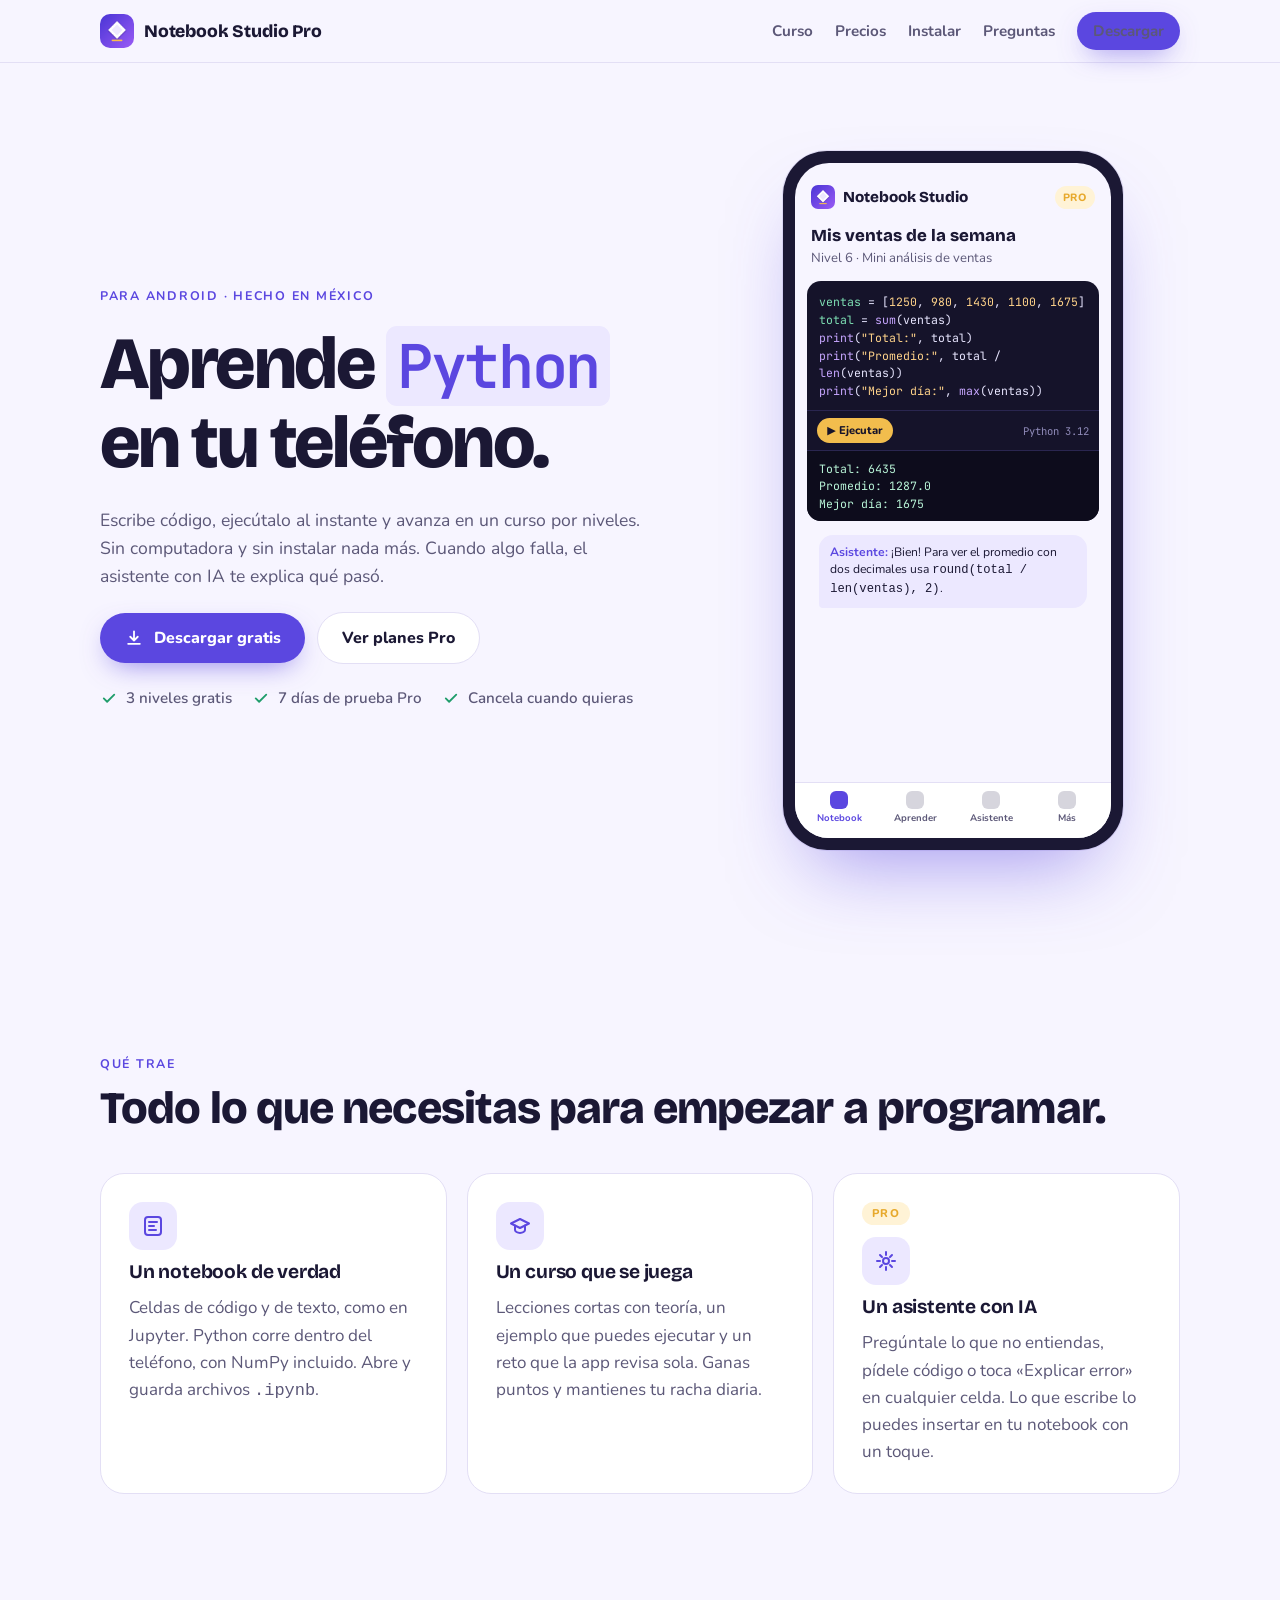
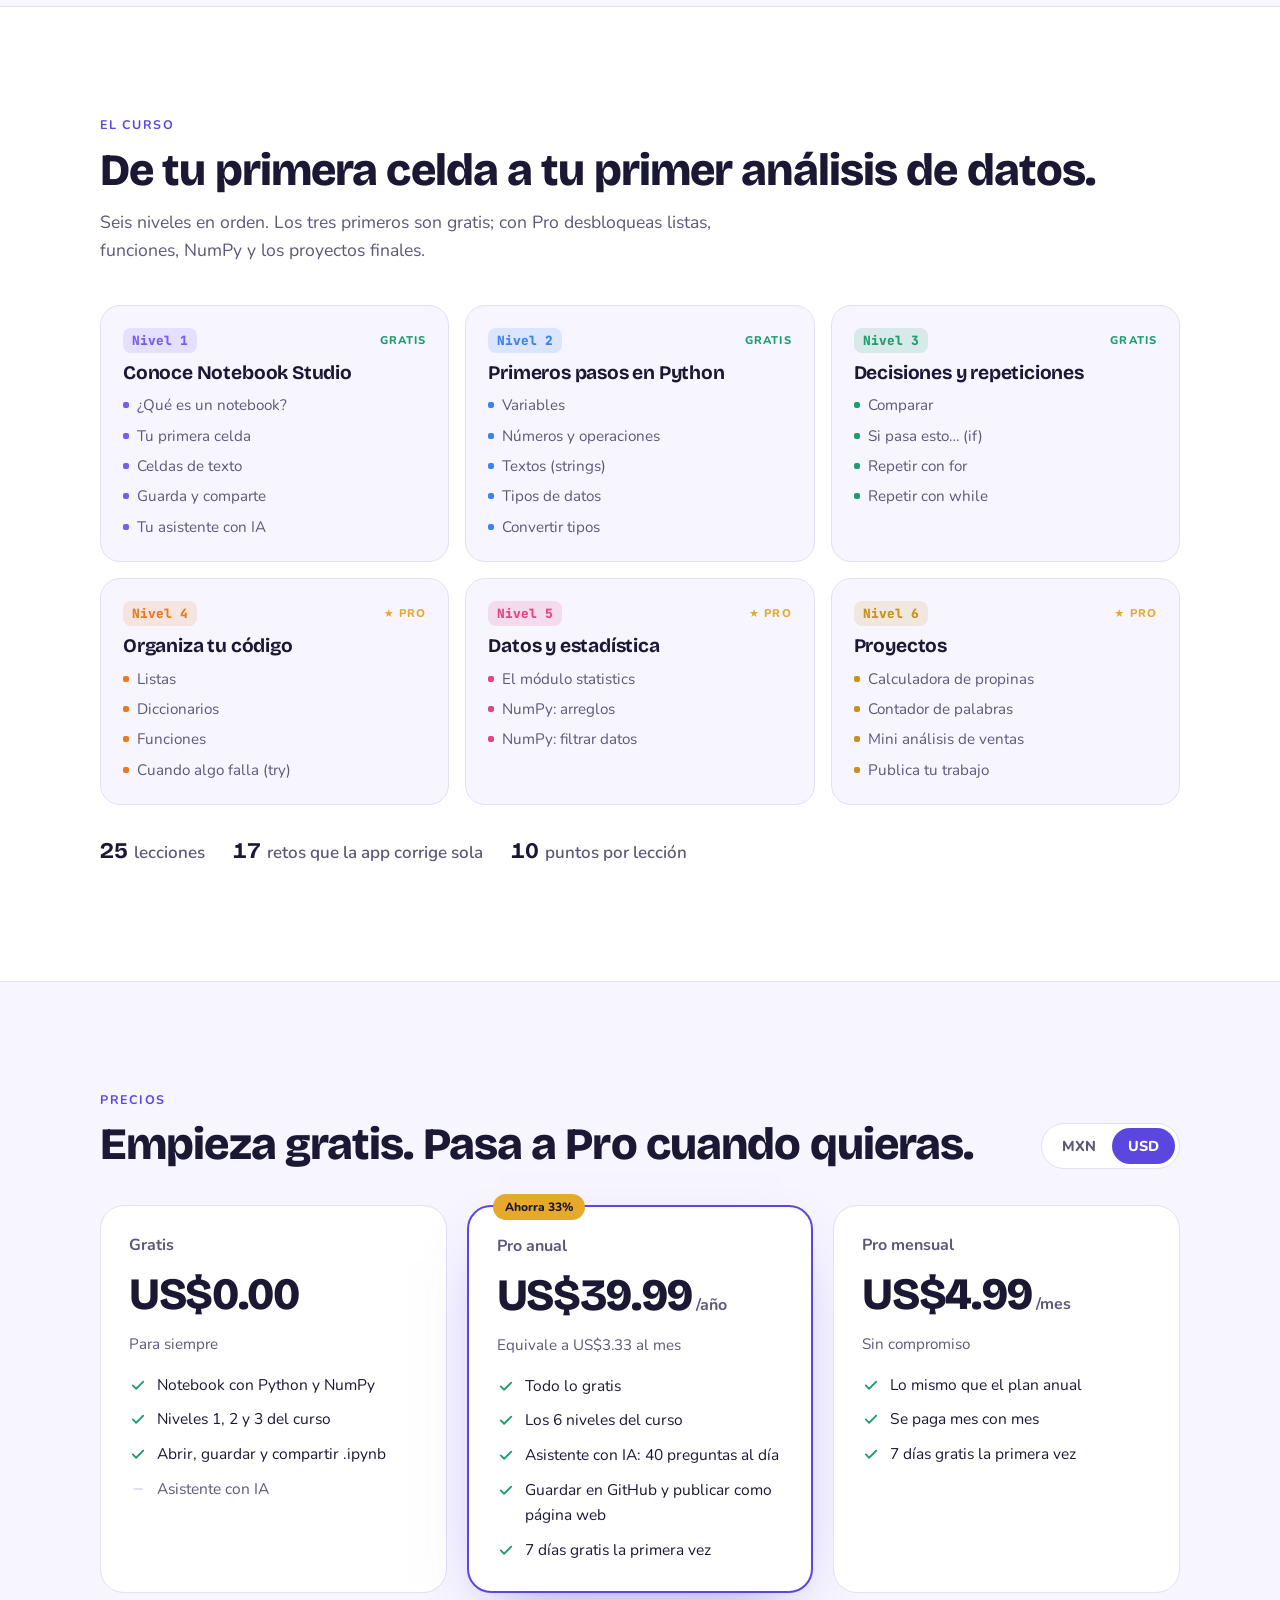
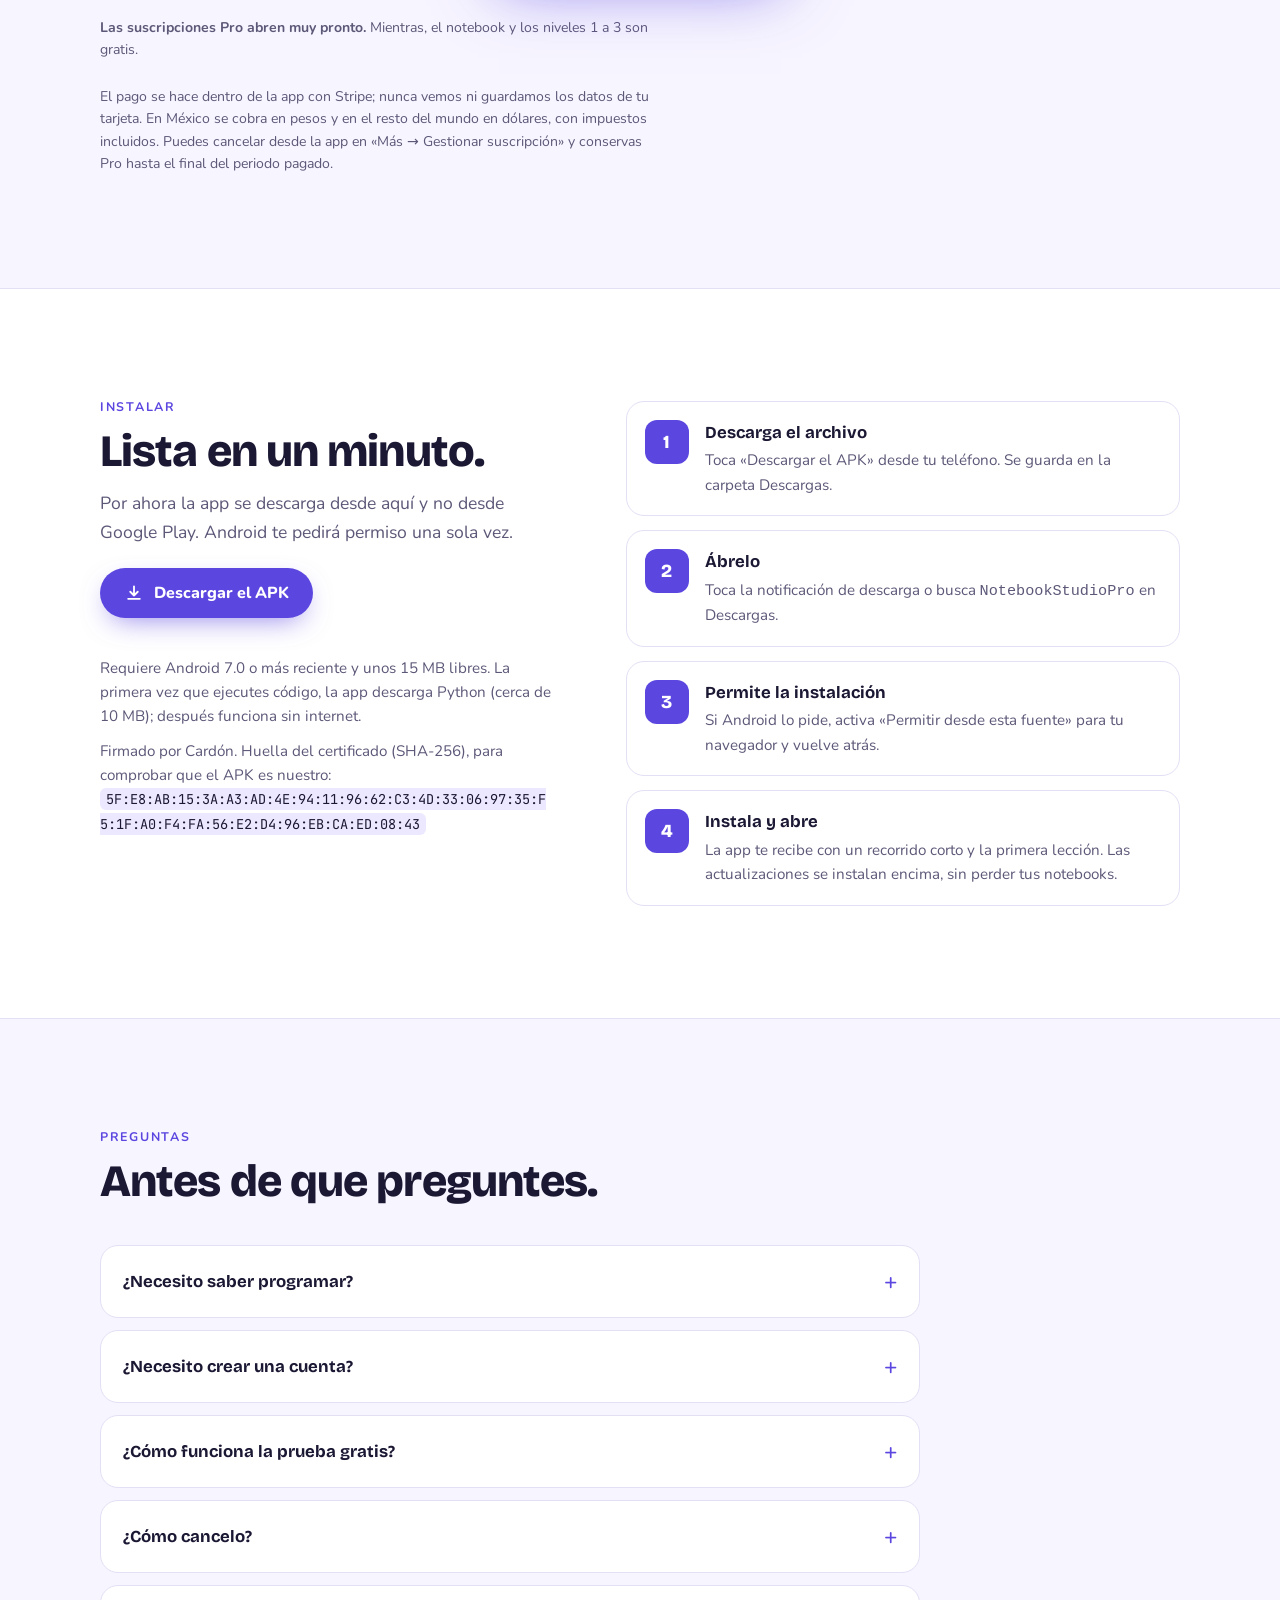
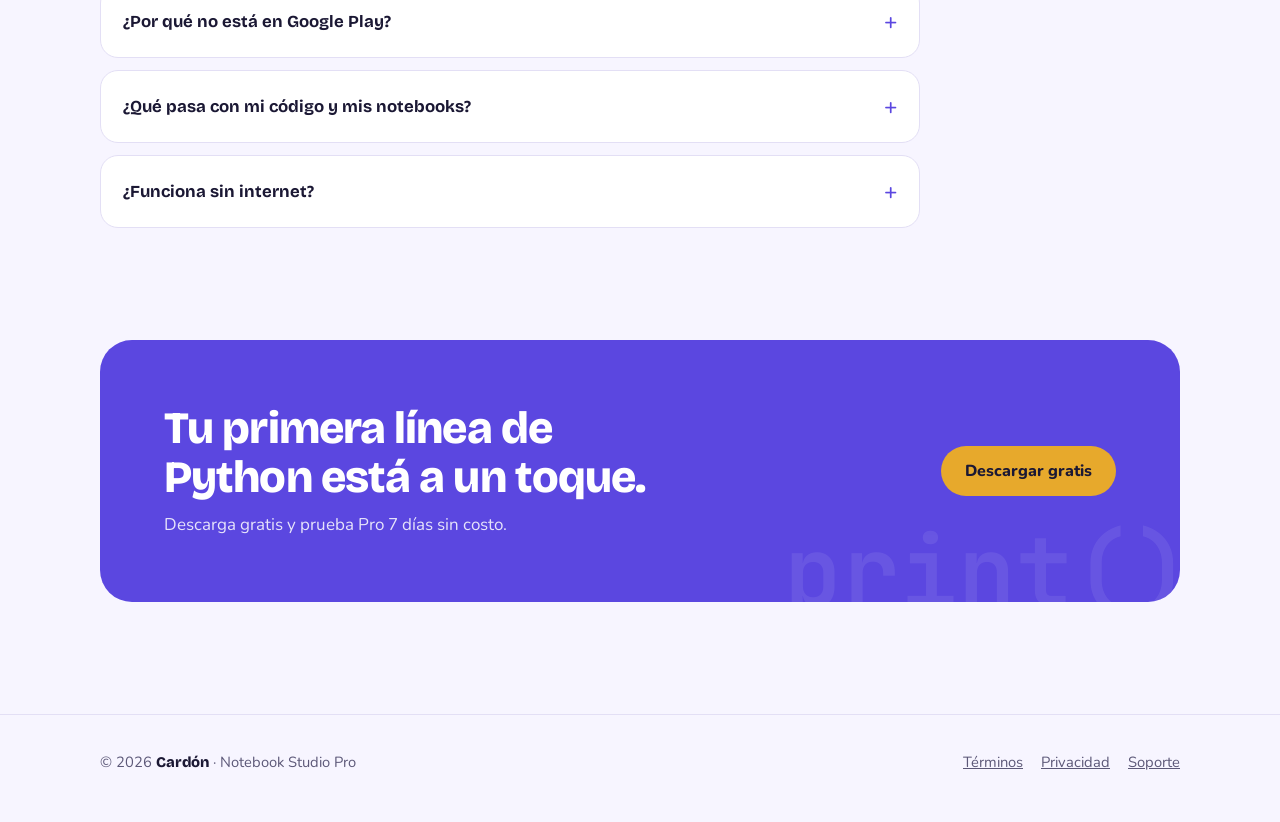
==== commit 627619c4: "Descarga directa del APK, huella del certificado de Cardón y aviso de suscripciones" ====
--- a/index.html
+++ b/index.html
@@ -232,7 +232,7 @@
         <h1>Aprende <span class="py">Python</span> en tu teléfono.</h1>
         <p class="lead">Escribe código, ejecútalo al instante y avanza en un curso por niveles. Sin computadora y sin instalar nada más. Cuando algo falla, el asistente con IA te explica qué pasó.</p>
         <div class="cta-row">
-          <a class="btn btn-primary" id="descargar" href="https://github.com/osram90/notebook-studio-pro/releases/latest">
+          <a class="btn btn-primary" id="descargar" href="https://github.com/osram90/notebook-studio-pro/releases/latest/download/NotebookStudioPro.apk">
             <svg viewBox="0 0 24 24" fill="none" stroke="currentColor" stroke-width="2.2" stroke-linecap="round" stroke-linejoin="round" aria-hidden="true"><path d="M12 4v11m0 0-4.5-4.5M12 15l4.5-4.5M5 19h14"/></svg>
             Descargar gratis
           </a>
@@ -391,6 +391,7 @@
           </ul>
         </article>
       </div>
+      <p class="fine"><b>Las suscripciones Pro abren muy pronto.</b> Mientras, el notebook y los niveles 1 a 3 son gratis.</p>
       <p class="fine">El pago se hace dentro de la app con Stripe; nunca vemos ni guardamos los datos de tu tarjeta. En México se cobra en pesos y en el resto del mundo en dólares, con impuestos incluidos. Puedes cancelar desde la app en «Más → Gestionar suscripción» y conservas Pro hasta el final del periodo pagado.</p>
     </div>
   </section>
@@ -402,14 +403,14 @@
         <h2>Lista en un minuto.</h2>
         <p class="lead">Por ahora la app se descarga desde aquí y no desde Google Play. Android te pedirá permiso una sola vez.</p>
         <div class="cta-row" style="margin-top:8px">
-          <a class="btn btn-primary" href="https://github.com/osram90/notebook-studio-pro/releases/latest">
+          <a class="btn btn-primary" href="https://github.com/osram90/notebook-studio-pro/releases/latest/download/NotebookStudioPro.apk">
             <svg viewBox="0 0 24 24" fill="none" stroke="currentColor" stroke-width="2.2" stroke-linecap="round" stroke-linejoin="round" aria-hidden="true"><path d="M12 4v11m0 0-4.5-4.5M12 15l4.5-4.5M5 19h14"/></svg>
             Descargar el APK
           </a>
         </div>
         <div class="req">
           <span>Requiere Android 7.0 o más reciente y unos 15 MB libres. La primera vez que ejecutes código, la app descarga Python (cerca de 10 MB); después funciona sin internet.</span>
-          <span>Huella del certificado (SHA-256), para comprobar que el APK es nuestro: <code>bdb0f616…7dd1</code></span>
+          <span>Firmado por Cardón. Huella del certificado (SHA-256), para comprobar que el APK es nuestro: <code>5F:E8:AB:15:3A:A3:AD:4E:94:11:96:62:C3:4D:33:06:97:35:F5:1F:A0:F4:FA:56:E2:D4:96:EB:CA:ED:08:43</code></span>
         </div>
       </div>
       <ol class="steps">
@@ -447,7 +448,7 @@
           <h2>Tu primera línea de Python está a un toque.</h2>
           <p>Descarga gratis y prueba Pro 7 días sin costo.</p>
         </div>
-        <a class="btn" href="https://github.com/osram90/notebook-studio-pro/releases/latest">Descargar gratis</a>
+        <a class="btn" href="https://github.com/osram90/notebook-studio-pro/releases/latest/download/NotebookStudioPro.apk">Descargar gratis</a>
       </div>
     </div>
   </section>
